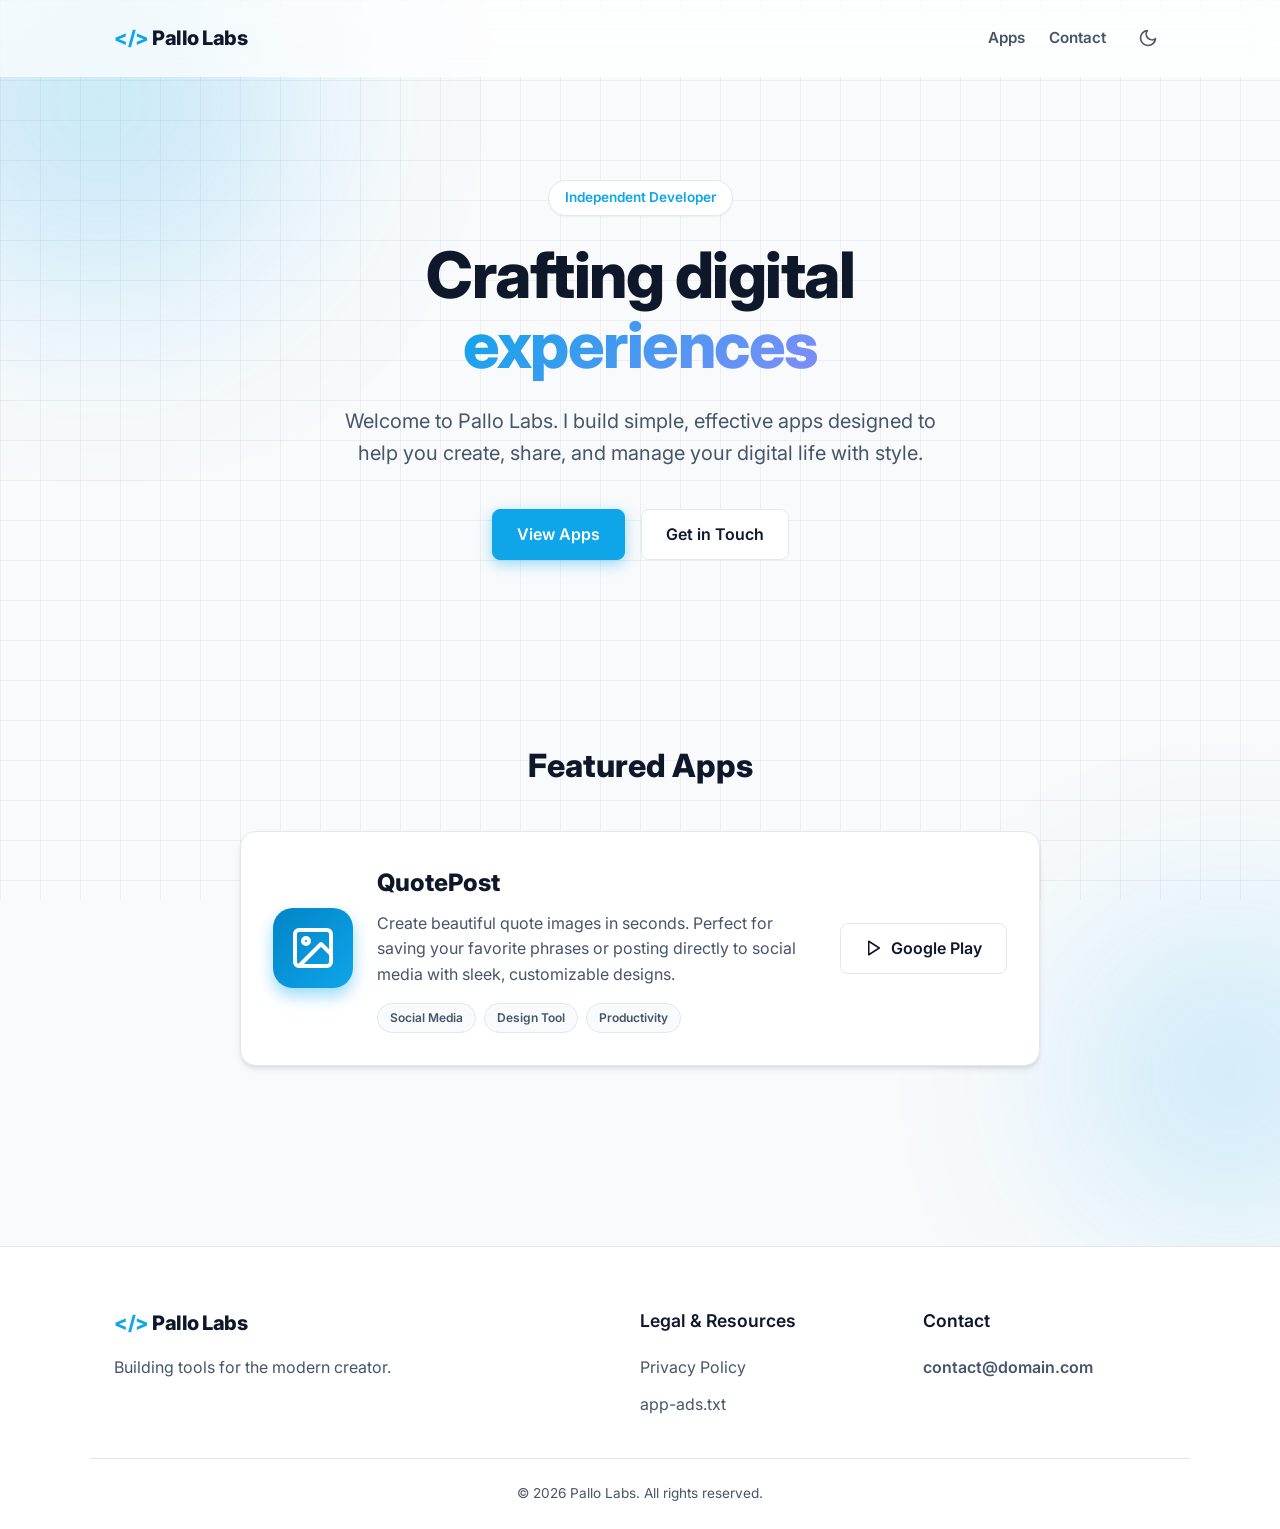
==== index.html @ 4e28e7fc "Initial commit: Landing page" ====
<!DOCTYPE html>
<html lang="en">
<head>
    <meta charset="UTF-8">
    <meta name="viewport" content="width=device-width, initial-scale=1.0">
    <title>Pallo Labs - Developer Account</title>
    <meta name="description" content="Pallo Labs - Independent App Developer. Creator of QuotePost.">
    <!-- Google Fonts -->
    <link rel="preconnect" href="https://fonts.googleapis.com">
    <link rel="preconnect" href="https://fonts.gstatic.com" crossorigin>
    <link href="https://fonts.googleapis.com/css2?family=Inter:wght@300;400;600;800&display=swap" rel="stylesheet">
    <link rel="stylesheet" href="styles.css">
</head>
<body>
    <div class="background-grid"></div>
    <div class="glow glow-1"></div>
    <div class="glow glow-2"></div>

    <header class="navbar">
        <div class="container nav-content">
            <div class="logo">
                <span class="logo-accent">&lt;/&gt;</span> Pallo Labs
            </div>
            <nav class="nav-links">
                <a href="#apps">Apps</a>
                <a href="#contact">Contact</a>
                <button id="theme-toggle" class="theme-toggle" aria-label="Toggle Theme">
                    <svg id="moon-icon" xmlns="http://www.w3.org/2000/svg" width="20" height="20" viewBox="0 0 24 24" fill="none" stroke="currentColor" stroke-width="2" stroke-linecap="round" stroke-linejoin="round" class="feather feather-moon"><path d="M21 12.79A9 9 0 1 1 11.21 3 7 7 0 0 0 21 12.79z"></path></svg>
                    <svg id="sun-icon" xmlns="http://www.w3.org/2000/svg" width="20" height="20" viewBox="0 0 24 24" fill="none" stroke="currentColor" stroke-width="2" stroke-linecap="round" stroke-linejoin="round" class="feather feather-sun" style="display: none;"><circle cx="12" cy="12" r="5"></circle><line x1="12" y1="1" x2="12" y2="3"></line><line x1="12" y1="21" x2="12" y2="23"></line><line x1="4.22" y1="4.22" x2="5.64" y2="5.64"></line><line x1="18.36" y1="18.36" x2="19.78" y2="19.78"></line><line x1="1" y1="12" x2="3" y2="12"></line><line x1="21" y1="12" x2="23" y2="12"></line><line x1="4.22" y1="19.78" x2="5.64" y2="18.36"></line><line x1="18.36" y1="5.64" x2="19.78" y2="4.22"></line></svg>
                </button>
            </nav>
        </div>
    </header>

    <main>
        <section class="hero container">
            <div class="hero-content">
                <div class="badge">Independent Developer</div>
                <h1>Crafting digital <br> <span class="highlight">experiences</span></h1>
                <p>Welcome to Pallo Labs. I build simple, effective apps designed to help you create, share, and manage your digital life with style.</p>
                <div class="cta-group">
                    <a href="#apps" class="btn btn-primary">View Apps</a>
                    <a href="#contact" class="btn btn-secondary">Get in Touch</a>
                </div>
            </div>
        </section>

        <section id="apps" class="apps-section container">
            <h2 class="section-title">Featured Apps</h2>
            
            <div class="app-card">
                <div class="app-icon quote-post-icon">
                    <svg xmlns="http://www.w3.org/2000/svg" width="48" height="48" viewBox="0 0 24 24" fill="none" stroke="currentColor" stroke-width="2" stroke-linecap="round" stroke-linejoin="round" class="feather feather-image"><rect x="3" y="3" width="18" height="18" rx="2" ry="2"></rect><circle cx="8.5" cy="8.5" r="1.5"></circle><polyline points="21 15 16 10 5 21"></polyline></svg>
                </div>
                <div class="app-info">
                    <h3>QuotePost</h3>
                    <p class="app-desc">Create beautiful quote images in seconds. Perfect for saving your favorite phrases or posting directly to social media with sleek, customizable designs.</p>
                    <div class="app-features">
                        <span class="feature-tag">Social Media</span>
                        <span class="feature-tag">Design Tool</span>
                        <span class="feature-tag">Productivity</span>
                    </div>
                </div>
                <div class="app-action">
                    <a href="#" class="btn btn-outline" target="_blank" rel="noopener noreferrer">
                        <svg xmlns="http://www.w3.org/2000/svg" width="18" height="18" viewBox="0 0 24 24" fill="none" stroke="currentColor" stroke-width="2" stroke-linecap="round" stroke-linejoin="round" class="feather feather-play"><polygon points="5 3 19 12 5 21 5 3"></polygon></svg>
                        Google Play
                    </a>
                </div>
            </div>
        </section>
    </main>

    <footer id="contact" class="footer">
        <div class="container footer-content">
            <div class="footer-brand">
                <div class="logo">
                    <span class="logo-accent">&lt;/&gt;</span> Pallo Labs
                </div>
                <p>Building tools for the modern creator.</p>
            </div>
            <div class="footer-links">
                <h4>Legal & Resources</h4>
                <ul>
                    <li><a href="privacy.html">Privacy Policy</a></li>
                    <li><a href="app-ads.txt" target="_blank">app-ads.txt</a></li>
                </ul>
            </div>
            <div class="footer-contact">
                <h4>Contact</h4>
                <a href="mailto:contact@domain.com" class="contact-email">contact@domain.com</a>
            </div>
        </div>
        <div class="container footer-bottom">
            <p>&copy; <span id="year"></span> Pallo Labs. All rights reserved.</p>
        </div>
    </footer>

    <script src="script.js"></script>
</body>
</html>
---- styles.css ----
:root {
    /* Light Mode - Base colors */
    --bg-color: #f8fafc;
    --surface-color: #ffffff;
    --surface-hover: #f1f5f9;
    --text-primary: #0f172a;
    --text-secondary: #475569;
    --border-color: #e2e8f0;
    
    /* Electric Blue Accent */
    --accent: #0ea5e9;
    --accent-hover: #0284c7;
    --accent-glow: rgba(14, 165, 233, 0.4);
    
    /* Utility */
    --glass-bg: rgba(255, 255, 255, 0.7);
    --glass-border: rgba(255, 255, 255, 0.5);
    --shadow-sm: 0 1px 2px 0 rgba(0, 0, 0, 0.05);
    --shadow-md: 0 4px 6px -1px rgba(0, 0, 0, 0.1), 0 2px 4px -1px rgba(0, 0, 0, 0.06);
    --shadow-lg: 0 10px 15px -3px rgba(0, 0, 0, 0.1), 0 4px 6px -2px rgba(0, 0, 0, 0.05);
    
    --grid-color: rgba(15, 23, 42, 0.05);
}

[data-theme="dark"] {
    /* Dark Mode - Base colors */
    --bg-color: #0f172a;
    --surface-color: #1e293b;
    --surface-hover: #334155;
    --text-primary: #f8fafc;
    --text-secondary: #94a3b8;
    --border-color: #334155;
    
    /* Electric Blue Accent */
    --accent: #38bdf8;
    --accent-hover: #7dd3fc;
    --accent-glow: rgba(56, 189, 248, 0.2);
    
    /* Utility */
    --glass-bg: rgba(30, 41, 59, 0.7);
    --glass-border: rgba(255, 255, 255, 0.1);
    --shadow-md: 0 4px 6px -1px rgba(0, 0, 0, 0.3), 0 2px 4px -1px rgba(0, 0, 0, 0.2);
    --shadow-lg: 0 10px 15px -3px rgba(0, 0, 0, 0.5), 0 4px 6px -2px rgba(0, 0, 0, 0.3);
    
    --grid-color: rgba(255, 255, 255, 0.03);
}

* {
    margin: 0;
    padding: 0;
    box-sizing: border-box;
}

body {
    font-family: 'Inter', sans-serif;
    background-color: var(--bg-color);
    color: var(--text-primary);
    line-height: 1.6;
    transition: background-color 0.3s ease, color 0.3s ease;
    overflow-x: hidden;
    position: relative;
}

.container {
    max-width: 1100px;
    margin: 0 auto;
    padding: 0 24px;
}

/* Background Effects */
.background-grid {
    position: fixed;
    top: 0;
    left: 0;
    width: 100vw;
    height: 100vh;
    background-image: 
        linear-gradient(to right, var(--grid-color) 1px, transparent 1px),
        linear-gradient(to bottom, var(--grid-color) 1px, transparent 1px);
    background-size: 40px 40px;
    z-index: -2;
    pointer-events: none;
}

.glow {
    position: absolute;
    border-radius: 50%;
    filter: blur(100px);
    z-index: -1;
    opacity: 0.5;
    pointer-events: none;
}

.glow-1 {
    top: -100px;
    left: -100px;
    width: 400px;
    height: 400px;
    background-color: var(--accent-glow);
}

.glow-2 {
    bottom: 20%;
    right: -100px;
    width: 300px;
    height: 300px;
    background-color: var(--accent-glow);
}

/* Navbar */
.navbar {
    position: fixed;
    top: 0;
    left: 0;
    width: 100%;
    padding: 20px 0;
    background: var(--glass-bg);
    backdrop-filter: blur(12px);
    -webkit-backdrop-filter: blur(12px);
    border-bottom: 1px solid var(--glass-border);
    z-index: 100;
    transition: all 0.3s ease;
}

.nav-content {
    display: flex;
    justify-content: space-between;
    align-items: center;
}

.logo {
    font-size: 1.25rem;
    font-weight: 800;
    letter-spacing: -0.5px;
    color: var(--text-primary);
}

.logo-accent {
    color: var(--accent);
}

.nav-links {
    display: flex;
    align-items: center;
    gap: 24px;
}

.nav-links a {
    text-decoration: none;
    color: var(--text-secondary);
    font-weight: 600;
    font-size: 0.95rem;
    transition: color 0.2s;
}

.nav-links a:hover {
    color: var(--accent);
}

.theme-toggle {
    background: transparent;
    border: none;
    color: var(--text-secondary);
    cursor: pointer;
    display: flex;
    align-items: center;
    justify-content: center;
    padding: 8px;
    border-radius: 50%;
    transition: all 0.2s;
}

.theme-toggle:hover {
    color: var(--accent);
    background-color: var(--surface-hover);
}

/* Hero Section */
.hero {
    padding: 180px 24px 100px;
    display: flex;
    flex-direction: column;
    align-items: center;
    text-align: center;
}

.badge {
    background: var(--surface-color);
    border: 1px solid var(--border-color);
    padding: 6px 16px;
    border-radius: 100px;
    font-size: 0.85rem;
    font-weight: 600;
    color: var(--accent);
    margin-bottom: 24px;
    box-shadow: var(--shadow-sm);
    display: inline-block;
}

.hero h1 {
    font-size: clamp(3rem, 5vw, 4.5rem);
    font-weight: 800;
    line-height: 1.1;
    letter-spacing: -1.5px;
    margin-bottom: 24px;
}

.highlight {
    background: linear-gradient(135deg, var(--accent), #818cf8);
    -webkit-background-clip: text;
    -webkit-text-fill-color: transparent;
    background-clip: text;
}

.hero p {
    font-size: 1.25rem;
    color: var(--text-secondary);
    max-width: 600px;
    margin-bottom: 40px;
}

.cta-group {
    display: flex;
    gap: 16px;
    justify-content: center;
}

.btn {
    display: inline-flex;
    align-items: center;
    justify-content: center;
    gap: 8px;
    padding: 12px 24px;
    border-radius: 8px;
    font-weight: 600;
    font-size: 1rem;
    text-decoration: none;
    transition: all 0.2s ease;
    cursor: pointer;
}

.btn-primary {
    background-color: var(--accent);
    color: white;
    border: 1px solid var(--accent);
    box-shadow: 0 4px 14px 0 var(--accent-glow);
}

.btn-primary:hover {
    background-color: var(--accent-hover);
    transform: translateY(-2px);
}

.btn-secondary {
    background-color: var(--surface-color);
    color: var(--text-primary);
    border: 1px solid var(--border-color);
}

.btn-secondary:hover {
    background-color: var(--surface-hover);
    transform: translateY(-2px);
}

/* Apps Section */
.apps-section {
    padding: 80px 24px;
}

.section-title {
    font-size: 2rem;
    font-weight: 800;
    margin-bottom: 40px;
    text-align: center;
}

.app-card {
    background: var(--surface-color);
    border: 1px solid var(--border-color);
    border-radius: 16px;
    padding: 32px;
    display: flex;
    flex-direction: column;
    gap: 24px;
    box-shadow: var(--shadow-md);
    transition: transform 0.3s ease, box-shadow 0.3s ease;
    max-width: 800px;
    margin: 0 auto;
}

@media (min-width: 768px) {
    .app-card {
        flex-direction: row;
        align-items: center;
    }
}

.app-card:hover {
    transform: translateY(-4px);
    box-shadow: var(--shadow-lg);
    border-color: var(--accent);
}

.app-icon {
    width: 80px;
    height: 80px;
    border-radius: 20px;
    display: flex;
    align-items: center;
    justify-content: center;
    flex-shrink: 0;
    background: linear-gradient(135deg, var(--accent-hover), var(--accent));
    color: white;
    box-shadow: 0 8px 16px var(--accent-glow);
}

.app-info {
    flex: 1;
}

.app-info h3 {
    font-size: 1.5rem;
    font-weight: 800;
    margin-bottom: 8px;
}

.app-desc {
    color: var(--text-secondary);
    margin-bottom: 16px;
}

.app-features {
    display: flex;
    flex-wrap: wrap;
    gap: 8px;
}

.feature-tag {
    background: var(--bg-color);
    border: 1px solid var(--border-color);
    color: var(--text-secondary);
    padding: 4px 12px;
    border-radius: 100px;
    font-size: 0.75rem;
    font-weight: 600;
}

.btn-outline {
    background: transparent;
    color: var(--text-primary);
    border: 1px solid var(--border-color);
}

.btn-outline:hover {
    background: var(--surface-hover);
    border-color: var(--text-primary);
}

/* Footer */
.footer {
    border-top: 1px solid var(--border-color);
    background-color: var(--surface-color);
    padding: 60px 0 24px;
    margin-top: 100px;
}

.footer-content {
    display: grid;
    grid-template-columns: 1fr;
    gap: 40px;
    margin-bottom: 40px;
}

@media (min-width: 768px) {
    .footer-content {
        grid-template-columns: 2fr 1fr 1fr;
    }
}

.footer-brand p {
    color: var(--text-secondary);
    margin-top: 16px;
    max-width: 300px;
}

.footer h4 {
    font-size: 1.1rem;
    font-weight: 600;
    margin-bottom: 20px;
    color: var(--text-primary);
}

.footer-links ul {
    list-style: none;
    display: flex;
    flex-direction: column;
    gap: 12px;
}

.footer-links a {
    color: var(--text-secondary);
    text-decoration: none;
    transition: color 0.2s;
}

.footer-links a:hover, .contact-email:hover {
    color: var(--accent);
}

.contact-email {
    color: var(--text-secondary);
    text-decoration: none;
    font-weight: 600;
}

.footer-bottom {
    border-top: 1px solid var(--border-color);
    padding-top: 24px;
    text-align: center;
    color: var(--text-secondary);
    font-size: 0.85rem;
}

/* Privacy Page Specifics */
.content-page {
    padding: 140px 24px 80px;
    max-width: 800px;
    margin: 0 auto;
}

.content-page h1 {
    font-size: 2.5rem;
    margin-bottom: 12px;
}

.last-updated {
    color: var(--text-secondary);
    margin-bottom: 40px;
    font-size: 0.9rem;
}

.prose h2 {
    margin-top: 32px;
    margin-bottom: 16px;
    font-size: 1.5rem;
}

.prose p, .prose ul {
    color: var(--text-secondary);
    margin-bottom: 16px;
}

.prose ul {
    padding-left: 24px;
}

.prose li {
    margin-bottom: 8px;
}
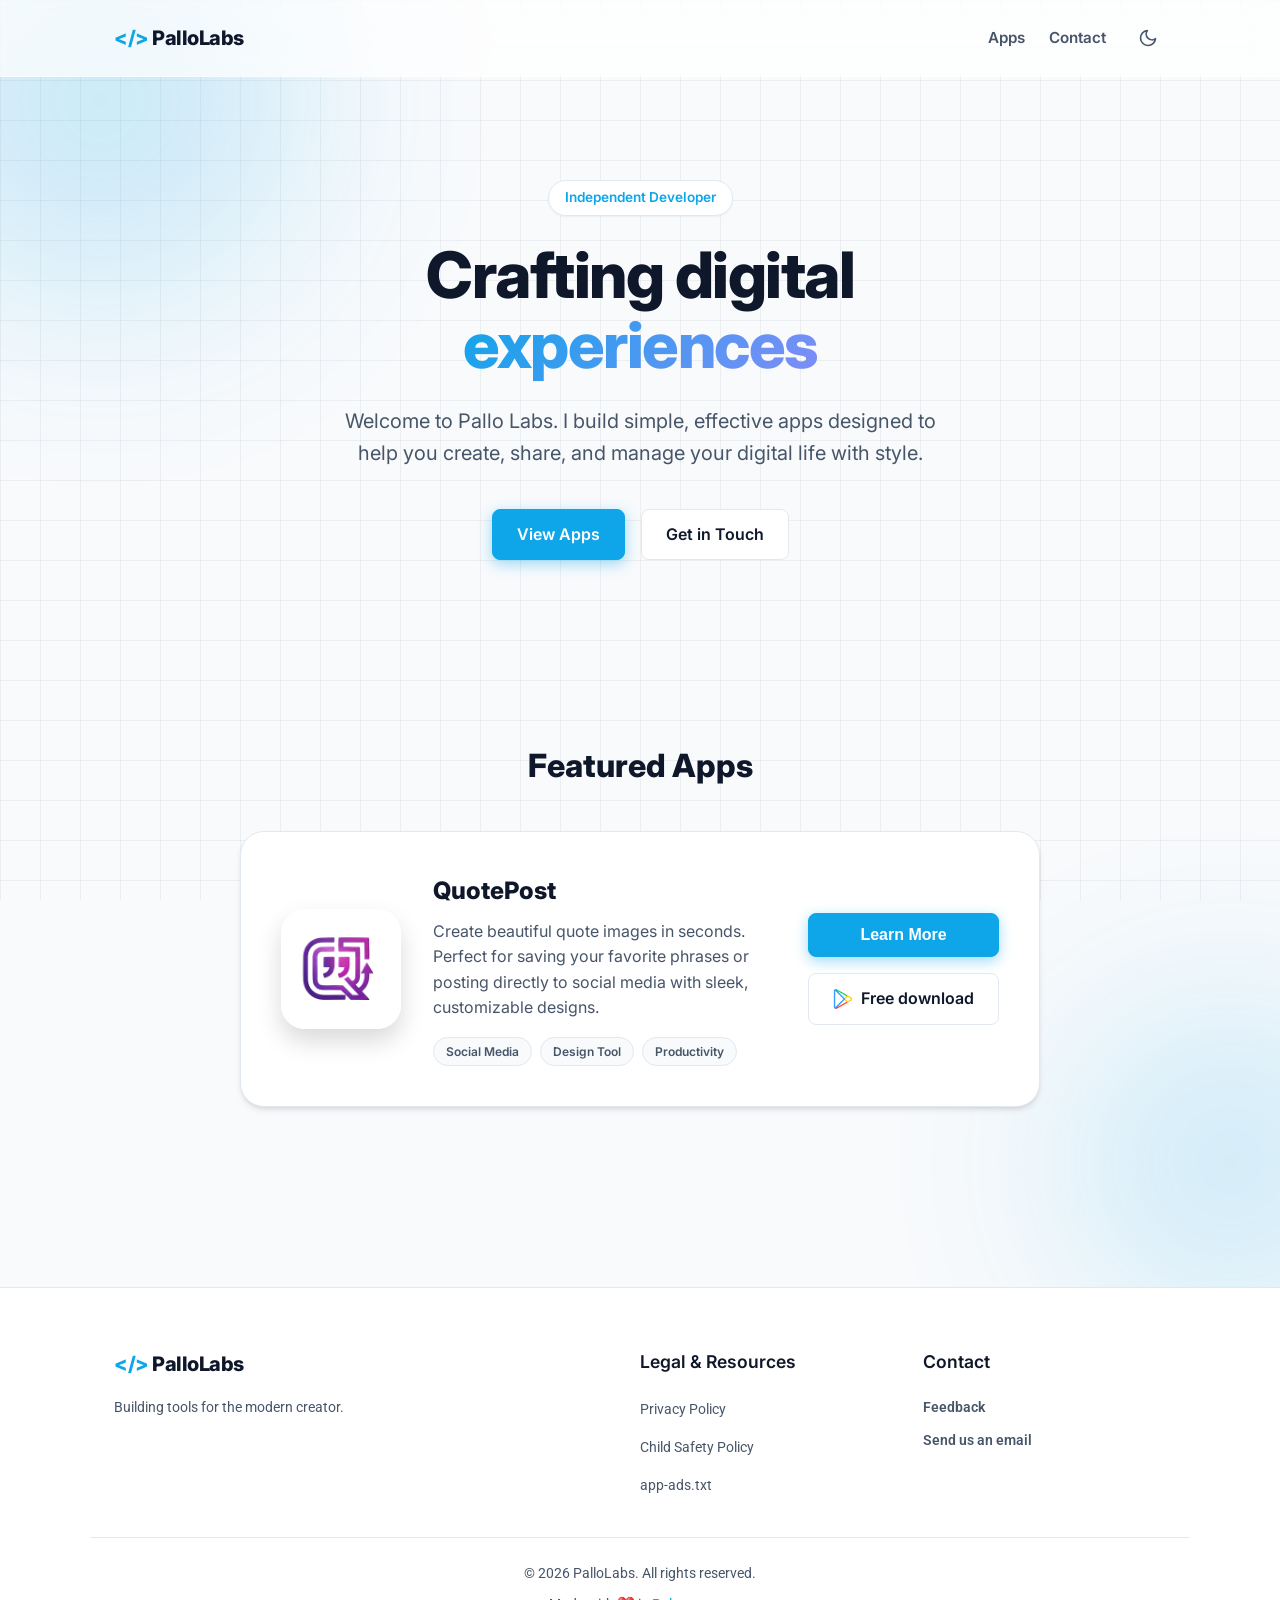
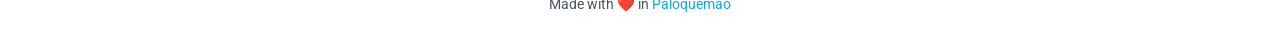
==== commit 4a345a6d: "Update UI: refine featured apps layout, add modal lightbox, update footer styles" ====
--- a/index.html
+++ b/index.html
@@ -1,16 +1,19 @@
 <!DOCTYPE html>
 <html lang="en">
+
 <head>
     <meta charset="UTF-8">
     <meta name="viewport" content="width=device-width, initial-scale=1.0">
-    <title>Pallo Labs - Developer Account</title>
+    <title>PalloLabs - Developer Account</title>
     <meta name="description" content="Pallo Labs - Independent App Developer. Creator of QuotePost.">
     <!-- Google Fonts -->
     <link rel="preconnect" href="https://fonts.googleapis.com">
     <link rel="preconnect" href="https://fonts.gstatic.com" crossorigin>
     <link href="https://fonts.googleapis.com/css2?family=Inter:wght@300;400;600;800&display=swap" rel="stylesheet">
-    <link rel="stylesheet" href="styles.css">
+    <link href="https://fonts.googleapis.com/css2?family=Roboto:wght@300;400;500;700&display=swap" rel="stylesheet">
+    <link rel="stylesheet" href="css/styles.css">
 </head>
+
 <body>
     <div class="background-grid"></div>
     <div class="glow glow-1"></div>
@@ -19,14 +22,30 @@
     <header class="navbar">
         <div class="container nav-content">
             <div class="logo">
-                <span class="logo-accent">&lt;/&gt;</span> Pallo Labs
+                <span class="logo-accent">&lt;/&gt;</span> PalloLabs
             </div>
             <nav class="nav-links">
                 <a href="#apps">Apps</a>
-                <a href="#contact">Contact</a>
+                <a href="contact.html">Contact</a>
                 <button id="theme-toggle" class="theme-toggle" aria-label="Toggle Theme">
-                    <svg id="moon-icon" xmlns="http://www.w3.org/2000/svg" width="20" height="20" viewBox="0 0 24 24" fill="none" stroke="currentColor" stroke-width="2" stroke-linecap="round" stroke-linejoin="round" class="feather feather-moon"><path d="M21 12.79A9 9 0 1 1 11.21 3 7 7 0 0 0 21 12.79z"></path></svg>
-                    <svg id="sun-icon" xmlns="http://www.w3.org/2000/svg" width="20" height="20" viewBox="0 0 24 24" fill="none" stroke="currentColor" stroke-width="2" stroke-linecap="round" stroke-linejoin="round" class="feather feather-sun" style="display: none;"><circle cx="12" cy="12" r="5"></circle><line x1="12" y1="1" x2="12" y2="3"></line><line x1="12" y1="21" x2="12" y2="23"></line><line x1="4.22" y1="4.22" x2="5.64" y2="5.64"></line><line x1="18.36" y1="18.36" x2="19.78" y2="19.78"></line><line x1="1" y1="12" x2="3" y2="12"></line><line x1="21" y1="12" x2="23" y2="12"></line><line x1="4.22" y1="19.78" x2="5.64" y2="18.36"></line><line x1="18.36" y1="5.64" x2="19.78" y2="4.22"></line></svg>
+                    <svg id="moon-icon" xmlns="http://www.w3.org/2000/svg" width="20" height="20" viewBox="0 0 24 24"
+                        fill="none" stroke="currentColor" stroke-width="2" stroke-linecap="round"
+                        stroke-linejoin="round" class="feather feather-moon">
+                        <path d="M21 12.79A9 9 0 1 1 11.21 3 7 7 0 0 0 21 12.79z"></path>
+                    </svg>
+                    <svg id="sun-icon" xmlns="http://www.w3.org/2000/svg" width="20" height="20" viewBox="0 0 24 24"
+                        fill="none" stroke="currentColor" stroke-width="2" stroke-linecap="round"
+                        stroke-linejoin="round" class="feather feather-sun" style="display: none;">
+                        <circle cx="12" cy="12" r="5"></circle>
+                        <line x1="12" y1="1" x2="12" y2="3"></line>
+                        <line x1="12" y1="21" x2="12" y2="23"></line>
+                        <line x1="4.22" y1="4.22" x2="5.64" y2="5.64"></line>
+                        <line x1="18.36" y1="18.36" x2="19.78" y2="19.78"></line>
+                        <line x1="1" y1="12" x2="3" y2="12"></line>
+                        <line x1="21" y1="12" x2="23" y2="12"></line>
+                        <line x1="4.22" y1="19.78" x2="5.64" y2="18.36"></line>
+                        <line x1="18.36" y1="5.64" x2="19.78" y2="4.22"></line>
+                    </svg>
                 </button>
             </nav>
         </div>
@@ -37,24 +56,26 @@
             <div class="hero-content">
                 <div class="badge">Independent Developer</div>
                 <h1>Crafting digital <br> <span class="highlight">experiences</span></h1>
-                <p>Welcome to Pallo Labs. I build simple, effective apps designed to help you create, share, and manage your digital life with style.</p>
+                <p>Welcome to Pallo Labs. I build simple, effective apps designed to help you create, share, and manage
+                    your digital life with style.</p>
                 <div class="cta-group">
                     <a href="#apps" class="btn btn-primary">View Apps</a>
-                    <a href="#contact" class="btn btn-secondary">Get in Touch</a>
+                    <a href="contact.html" class="btn btn-secondary">Get in Touch</a>
                 </div>
             </div>
         </section>
 
         <section id="apps" class="apps-section container">
             <h2 class="section-title">Featured Apps</h2>
-            
+
             <div class="app-card">
                 <div class="app-icon quote-post-icon">
-                    <svg xmlns="http://www.w3.org/2000/svg" width="48" height="48" viewBox="0 0 24 24" fill="none" stroke="currentColor" stroke-width="2" stroke-linecap="round" stroke-linejoin="round" class="feather feather-image"><rect x="3" y="3" width="18" height="18" rx="2" ry="2"></rect><circle cx="8.5" cy="8.5" r="1.5"></circle><polyline points="21 15 16 10 5 21"></polyline></svg>
+                    <img src="images/apps/quotepost/icons/QuotePost_icon.png" alt="QuotePost Icon" class="app-img">
                 </div>
                 <div class="app-info">
                     <h3>QuotePost</h3>
-                    <p class="app-desc">Create beautiful quote images in seconds. Perfect for saving your favorite phrases or posting directly to social media with sleek, customizable designs.</p>
+                    <p class="app-desc">Create beautiful quote images in seconds. Perfect for saving your favorite
+                        phrases or posting directly to social media with sleek, customizable designs.</p>
                     <div class="app-features">
                         <span class="feature-tag">Social Media</span>
                         <span class="feature-tag">Design Tool</span>
@@ -62,9 +83,10 @@
                     </div>
                 </div>
                 <div class="app-action">
+                    <button class="btn btn-primary" onclick="openModal('quotePostModal')">Learn More</button>
                     <a href="#" class="btn btn-outline" target="_blank" rel="noopener noreferrer">
-                        <svg xmlns="http://www.w3.org/2000/svg" width="18" height="18" viewBox="0 0 24 24" fill="none" stroke="currentColor" stroke-width="2" stroke-linecap="round" stroke-linejoin="round" class="feather feather-play"><polygon points="5 3 19 12 5 21 5 3"></polygon></svg>
-                        Google Play
+                        <img src="images/misc/playstore.png" alt="Google Play Store" class="playstore-icon">
+                        Free download
                     </a>
                 </div>
             </div>
@@ -75,7 +97,7 @@
         <div class="container footer-content">
             <div class="footer-brand">
                 <div class="logo">
-                    <span class="logo-accent">&lt;/&gt;</span> Pallo Labs
+                    <span class="logo-accent">&lt;/&gt;</span> PalloLabs
                 </div>
                 <p>Building tools for the modern creator.</p>
             </div>
@@ -83,19 +105,117 @@
                 <h4>Legal & Resources</h4>
                 <ul>
                     <li><a href="privacy.html">Privacy Policy</a></li>
+                    <li><a href="child-safety.html">Child Safety Policy</a></li>
                     <li><a href="app-ads.txt" target="_blank">app-ads.txt</a></li>
                 </ul>
             </div>
             <div class="footer-contact">
                 <h4>Contact</h4>
-                <a href="mailto:contact@domain.com" class="contact-email">contact@domain.com</a>
+                <a href="contact.html" class="contact-email" style="display: block; margin-bottom: 8px;">Feedback</a>
+                <a href="mailto:rinconfutbolero82@gmail.com" class="contact-email">Send us an email</a>
             </div>
         </div>
         <div class="container footer-bottom">
-            <p>&copy; <span id="year"></span> Pallo Labs. All rights reserved.</p>
+            <p>&copy; <span id="year"></span> PalloLabs. All rights reserved.</p>
+            <p class="made-with-love" style="margin-top: 8px;">Made with ❤️ in <a
+                    href="https://maps.app.goo.gl/Wu1jVpShxxFttBsQ9" target="_blank" rel="noopener noreferrer"
+                    style="color: var(--accent); text-decoration: none;">Paloquemao</a></p>
         </div>
     </footer>
 
-    <script src="script.js"></script>
+    <div id="quotePostModal" class="modal">
+        <div class="modal-content">
+            <span class="close-btn" onclick="closeModal('quotePostModal')">&times;</span>
+            <div class="modal-header">
+
+                <h2>QuotePost</h2>
+                <img src="images/apps/quotepost/icons/QuotePost_icon.png" alt="Quote Post Icon" class="modal-app-icon">
+            </div>
+            <img src="images/apps/quotepost/app icon_1024x500.png" alt="QuotePost Hero" class="modal-hero-img">
+            <p class="modal-desc">Create beautiful quote images in seconds. Express your favorite phrases with sleek
+                designs. Edit the text, colors, fonts, backgrounds, and more. The perfect tool for influencers,
+                bloggers, and anyone who wants to share inspiring quotes with their audience.</p>
+            <div class="modal-screenshots">
+                <img src="images/apps/quotepost/screenshots/1.jpg" alt="Screenshot 1" onclick="openGallery(0)">
+                <img src="images/apps/quotepost/screenshots/2.jpg" alt="Screenshot 2" onclick="openGallery(1)">
+                <img src="images/apps/quotepost/screenshots/3.jpg" alt="Screenshot 3" onclick="openGallery(2)">
+                <img src="images/apps/quotepost/screenshots/4.jpg" alt="Screenshot 4" onclick="openGallery(3)">
+                <img src="images/apps/quotepost/screenshots/5.jpg" alt="Screenshot 5" onclick="openGallery(4)">
+                <img src="images/apps/quotepost/screenshots/6.jpg" alt="Screenshot 6" onclick="openGallery(5)">
+                <img src="images/apps/quotepost/screenshots/7.png" alt="Screenshot 7" onclick="openGallery(6)">
+            </div>
+            <div class="modal-footer" style="display: flex; justify-content: flex-end; margin-top: 24px;">
+                <a href="#" class="btn btn-outline" target="_blank" rel="noopener noreferrer">
+                    <img src="images/misc/playstore.png" alt="Google Play Store" class="playstore-icon">
+                    Free download
+                </a>
+            </div>
+        </div>
+    </div>
+
+    <!-- Gallery Modal -->
+    <div id="galleryModal" class="modal">
+        <div class="gallery-content">
+            <span class="close-btn" onclick="closeModal('galleryModal')" style="color: white; right: 20px; top: 20px; z-index: 1001;">&times;</span>
+            <button class="nav-btn prev" onclick="changeImage(-1)">&#10094;</button>
+            <img id="galleryImage" src="" alt="Screenshot" class="gallery-img">
+            <button class="nav-btn next" onclick="changeImage(1)">&#10095;</button>
+            
+            <div class="gallery-footer">
+                <a href="#" class="btn btn-primary" target="_blank" rel="noopener noreferrer">
+                    <img src="images/misc/playstore.png" alt="Google Play Store" class="playstore-icon">
+                    Download
+                </a>
+            </div>
+        </div>
+    </div>
+
+    <script src="js/script.js"></script>
+    <script>
+        function openModal(modalId) {
+            document.getElementById(modalId).classList.add('show');
+        }
+        function closeModal(modalId) {
+            document.getElementById(modalId).classList.remove('show');
+        }
+        window.onclick = function (event) {
+            if (event.target.classList.contains('modal')) {
+                event.target.classList.remove('show');
+            }
+        }
+
+        const screenshots = [
+            "images/apps/quotepost/screenshots/1.jpg",
+            "images/apps/quotepost/screenshots/2.jpg",
+            "images/apps/quotepost/screenshots/3.jpg",
+            "images/apps/quotepost/screenshots/4.jpg",
+            "images/apps/quotepost/screenshots/5.jpg",
+            "images/apps/quotepost/screenshots/6.jpg",
+            "images/apps/quotepost/screenshots/7.png"
+        ];
+        let currentImageIndex = 0;
+
+        function openGallery(index) {
+            currentImageIndex = index;
+            updateGalleryImage();
+            openModal('galleryModal');
+        }
+
+        function updateGalleryImage() {
+            const img = document.getElementById('galleryImage');
+            img.src = screenshots[currentImageIndex];
+        }
+
+        function changeImage(direction) {
+            currentImageIndex += direction;
+            if (currentImageIndex >= screenshots.length) {
+                currentImageIndex = 0;
+            } else if (currentImageIndex < 0) {
+                currentImageIndex = screenshots.length - 1;
+            }
+            updateGalleryImage();
+        }
+    </script>
 </body>
-</html>
+
+</html>
--- a/css/styles.css
+++ b/css/styles.css
@@ -0,0 +1,703 @@
+:root {
+    /* Light Mode - Base colors */
+    --bg-color: #f8fafc;
+    --surface-color: #ffffff;
+    --surface-hover: #f1f5f9;
+    --text-primary: #0f172a;
+    --text-secondary: #475569;
+    --border-color: #e2e8f0;
+    
+    /* Electric Blue Accent */
+    --accent: #0ea5e9;
+    --accent-hover: #0284c7;
+    --accent-glow: rgba(14, 165, 233, 0.4);
+    
+    /* Utility */
+    --glass-bg: rgba(255, 255, 255, 0.7);
+    --glass-border: rgba(255, 255, 255, 0.5);
+    --shadow-sm: 0 1px 2px 0 rgba(0, 0, 0, 0.05);
+    --shadow-md: 0 4px 6px -1px rgba(0, 0, 0, 0.1), 0 2px 4px -1px rgba(0, 0, 0, 0.06);
+    --shadow-lg: 0 10px 15px -3px rgba(0, 0, 0, 0.1), 0 4px 6px -2px rgba(0, 0, 0, 0.05);
+    
+    --grid-color: rgba(15, 23, 42, 0.05);
+}
+
+[data-theme="dark"] {
+    /* Dark Mode - Base colors */
+    --bg-color: #0f172a;
+    --surface-color: #1e293b;
+    --surface-hover: #334155;
+    --text-primary: #f8fafc;
+    --text-secondary: #94a3b8;
+    --border-color: #334155;
+    
+    /* Electric Blue Accent */
+    --accent: #38bdf8;
+    --accent-hover: #7dd3fc;
+    --accent-glow: rgba(56, 189, 248, 0.2);
+    
+    /* Utility */
+    --glass-bg: rgba(30, 41, 59, 0.7);
+    --glass-border: rgba(255, 255, 255, 0.1);
+    --shadow-md: 0 4px 6px -1px rgba(0, 0, 0, 0.3), 0 2px 4px -1px rgba(0, 0, 0, 0.2);
+    --shadow-lg: 0 10px 15px -3px rgba(0, 0, 0, 0.5), 0 4px 6px -2px rgba(0, 0, 0, 0.3);
+    
+    --grid-color: rgba(255, 255, 255, 0.03);
+}
+
+* {
+    margin: 0;
+    padding: 0;
+    box-sizing: border-box;
+}
+
+body {
+    font-family: 'Inter', sans-serif;
+    background-color: var(--bg-color);
+    color: var(--text-primary);
+    line-height: 1.6;
+    transition: background-color 0.3s ease, color 0.3s ease;
+    overflow-x: hidden;
+    position: relative;
+}
+
+.container {
+    max-width: 1100px;
+    margin: 0 auto;
+    padding: 0 24px;
+}
+
+/* Background Effects */
+.background-grid {
+    position: fixed;
+    top: 0;
+    left: 0;
+    width: 100vw;
+    height: 100vh;
+    background-image: 
+        linear-gradient(to right, var(--grid-color) 1px, transparent 1px),
+        linear-gradient(to bottom, var(--grid-color) 1px, transparent 1px);
+    background-size: 40px 40px;
+    z-index: -2;
+    pointer-events: none;
+}
+
+.glow {
+    position: absolute;
+    border-radius: 50%;
+    filter: blur(100px);
+    z-index: -1;
+    opacity: 0.5;
+    pointer-events: none;
+}
+
+.glow-1 {
+    top: -100px;
+    left: -100px;
+    width: 400px;
+    height: 400px;
+    background-color: var(--accent-glow);
+}
+
+.glow-2 {
+    bottom: 20%;
+    right: -100px;
+    width: 300px;
+    height: 300px;
+    background-color: var(--accent-glow);
+}
+
+/* Navbar */
+.navbar {
+    position: fixed;
+    top: 0;
+    left: 0;
+    width: 100%;
+    padding: 20px 0;
+    background: var(--glass-bg);
+    backdrop-filter: blur(12px);
+    -webkit-backdrop-filter: blur(12px);
+    border-bottom: 1px solid var(--glass-border);
+    z-index: 100;
+    transition: all 0.3s ease;
+}
+
+.nav-content {
+    display: flex;
+    justify-content: space-between;
+    align-items: center;
+}
+
+.logo {
+    font-size: 1.25rem;
+    font-weight: 800;
+    letter-spacing: -0.5px;
+    color: var(--text-primary);
+}
+
+.logo-accent {
+    color: var(--accent);
+}
+
+.nav-links {
+    display: flex;
+    align-items: center;
+    gap: 24px;
+}
+
+.nav-links a {
+    text-decoration: none;
+    color: var(--text-secondary);
+    font-weight: 600;
+    font-size: 0.95rem;
+    transition: color 0.2s;
+}
+
+.nav-links a:hover {
+    color: var(--accent);
+}
+
+.theme-toggle {
+    background: transparent;
+    border: none;
+    color: var(--text-secondary);
+    cursor: pointer;
+    display: flex;
+    align-items: center;
+    justify-content: center;
+    padding: 8px;
+    border-radius: 50%;
+    transition: all 0.2s;
+}
+
+.theme-toggle:hover {
+    color: var(--accent);
+    background-color: var(--surface-hover);
+}
+
+/* Hero Section */
+.hero {
+    padding: 180px 24px 100px;
+    display: flex;
+    flex-direction: column;
+    align-items: center;
+    text-align: center;
+}
+
+.badge {
+    background: var(--surface-color);
+    border: 1px solid var(--border-color);
+    padding: 6px 16px;
+    border-radius: 100px;
+    font-size: 0.85rem;
+    font-weight: 600;
+    color: var(--accent);
+    margin-bottom: 24px;
+    box-shadow: var(--shadow-sm);
+    display: inline-block;
+}
+
+.hero h1 {
+    font-size: clamp(3rem, 5vw, 4.5rem);
+    font-weight: 800;
+    line-height: 1.1;
+    letter-spacing: -1.5px;
+    margin-bottom: 24px;
+}
+
+.highlight {
+    background: linear-gradient(135deg, var(--accent), #818cf8);
+    -webkit-background-clip: text;
+    -webkit-text-fill-color: transparent;
+    background-clip: text;
+}
+
+.hero p {
+    font-size: 1.25rem;
+    color: var(--text-secondary);
+    max-width: 600px;
+    margin-bottom: 40px;
+}
+
+.cta-group {
+    display: flex;
+    gap: 16px;
+    justify-content: center;
+}
+
+.btn {
+    display: inline-flex;
+    align-items: center;
+    justify-content: center;
+    gap: 8px;
+    padding: 12px 24px;
+    border-radius: 8px;
+    font-weight: 600;
+    font-size: 1rem;
+    text-decoration: none;
+    transition: all 0.2s ease;
+    cursor: pointer;
+}
+
+.btn-primary {
+    background-color: var(--accent);
+    color: white;
+    border: 1px solid var(--accent);
+    box-shadow: 0 4px 14px 0 var(--accent-glow);
+}
+
+.btn-primary:hover {
+    background-color: var(--accent-hover);
+    transform: translateY(-2px);
+}
+
+.btn-secondary {
+    background-color: var(--surface-color);
+    color: var(--text-primary);
+    border: 1px solid var(--border-color);
+}
+
+.btn-secondary:hover {
+    background-color: var(--surface-hover);
+    transform: translateY(-2px);
+}
+
+/* Apps Section */
+.apps-section {
+    padding: 80px 24px;
+}
+
+.section-title {
+    font-size: 2rem;
+    font-weight: 800;
+    margin-bottom: 40px;
+    text-align: center;
+}
+
+.app-card {
+    background: var(--surface-color);
+    border: 1px solid var(--border-color);
+    border-radius: 24px;
+    padding: 40px;
+    display: flex;
+    flex-direction: column;
+    gap: 32px;
+    box-shadow: var(--shadow-md);
+    transition: transform 0.3s ease, box-shadow 0.3s ease;
+    max-width: 800px;
+    margin: 0 auto;
+}
+
+@media (min-width: 768px) {
+    .app-card {
+        flex-direction: row;
+        align-items: center;
+    }
+}
+
+.app-card:hover {
+    transform: translateY(-4px);
+    box-shadow: var(--shadow-lg);
+    border-color: var(--accent);
+}
+
+.app-icon {
+    width: 120px;
+    height: 120px;
+    border-radius: 24px;
+    display: flex;
+    align-items: center;
+    justify-content: center;
+    flex-shrink: 0;
+    padding: 0;
+    background: transparent;
+    color: white;
+    box-shadow: 0 12px 24px rgba(0,0,0,0.15);
+}
+
+.app-info {
+    flex: 1;
+}
+
+.app-info h3 {
+    font-size: 1.5rem;
+    font-weight: 800;
+    margin-bottom: 8px;
+}
+
+.app-desc {
+    color: var(--text-secondary);
+    margin-bottom: 16px;
+}
+
+.app-features {
+    display: flex;
+    flex-wrap: wrap;
+    gap: 8px;
+}
+
+.feature-tag {
+    background: var(--bg-color);
+    border: 1px solid var(--border-color);
+    color: var(--text-secondary);
+    padding: 4px 12px;
+    border-radius: 100px;
+    font-size: 0.75rem;
+    font-weight: 600;
+}
+
+.btn-outline {
+    background: transparent;
+    color: var(--text-primary);
+    border: 1px solid var(--border-color);
+}
+
+.btn-outline:hover {
+    background: var(--surface-hover);
+    border-color: var(--text-primary);
+}
+
+/* Footer */
+.footer {
+    border-top: 1px solid var(--border-color);
+    background-color: var(--surface-color);
+    padding: 60px 0 24px;
+    margin-top: 100px;
+}
+
+.footer-content {
+    display: grid;
+    grid-template-columns: 1fr;
+    gap: 40px;
+    margin-bottom: 40px;
+}
+
+@media (min-width: 768px) {
+    .footer-content {
+        grid-template-columns: 2fr 1fr 1fr;
+    }
+}
+
+.footer-brand p {
+    color: var(--text-secondary);
+    margin-top: 16px;
+    max-width: 300px;
+}
+
+.footer h4 {
+    font-size: 1.1rem;
+    font-weight: 600;
+    margin-bottom: 20px;
+    color: var(--text-primary);
+}
+
+.footer-links ul {
+    list-style: none;
+    display: flex;
+    flex-direction: column;
+    gap: 12px;
+}
+
+.footer-links a {
+    color: var(--text-secondary);
+    text-decoration: none;
+    transition: color 0.2s;
+}
+
+.footer-links a:hover, .contact-email:hover {
+    color: var(--accent);
+}
+
+.contact-email {
+    color: var(--text-secondary);
+    text-decoration: none;
+    font-weight: 600;
+}
+
+.footer-bottom {
+    border-top: 1px solid var(--border-color);
+    padding-top: 24px;
+    text-align: center;
+    color: var(--text-secondary);
+    font-size: 0.85rem;
+}
+
+/* Privacy Page Specifics */
+.content-page {
+    padding: 140px 24px 80px;
+    max-width: 800px;
+    margin: 0 auto;
+}
+
+.content-page h1 {
+    font-size: 2.5rem;
+    margin-bottom: 12px;
+}
+
+.last-updated {
+    color: var(--text-secondary);
+    margin-bottom: 40px;
+    font-size: 0.9rem;
+}
+
+.prose h2 {
+    margin-top: 32px;
+    margin-bottom: 16px;
+    font-size: 1.5rem;
+}
+
+.prose p, .prose ul {
+    color: var(--text-secondary);
+    margin-bottom: 16px;
+}
+
+.prose ul {
+    padding-left: 24px;
+}
+
+.prose li {
+    margin-bottom: 8px;
+}
+
+/* User-friendly Link Styles */
+.prose a {
+    color: var(--accent);
+    text-decoration: none;
+    position: relative;
+    font-weight: 500;
+    transition: color 0.3s ease;
+}
+
+.prose a::after {
+    content: '';
+    position: absolute;
+    width: 100%;
+    height: 2px;
+    bottom: -2px;
+    left: 0;
+    background-color: var(--accent);
+    transform: scaleX(0);
+    transform-origin: bottom right;
+    transition: transform 0.3s ease-out;
+    border-radius: 2px;
+}
+
+.prose a:hover {
+    color: var(--accent-hover);
+}
+
+.prose a:hover::after {
+    transform: scaleX(1);
+    transform-origin: bottom left;
+    background-color: var(--accent-hover);
+}
+
+/* --- New Updates --- */
+
+.app-img {
+    width: 100%;
+    height: 100%;
+    object-fit: cover;
+    border-radius: 24px;
+}
+
+.playstore-icon {
+    width: 20px;
+    height: 20px;
+    object-fit: contain;
+}
+
+.app-action {
+    display: flex;
+    flex-direction: column;
+    gap: 16px;
+    min-width: 180px;
+}
+
+.app-action .btn {
+    width: 100%;
+}
+
+/* Footer Fonts Adjustment */
+.footer p, 
+.footer-links ul a,
+.contact-email,
+.footer-bottom {
+    font-family: 'Roboto', sans-serif;
+    font-size: 0.9rem;
+}
+
+.footer h4 {
+    /* Headings stay proportionate and use Inter */
+    font-family: 'Inter', sans-serif;
+}
+
+/* Modal */
+.modal {
+    display: none;
+    position: fixed;
+    z-index: 1000;
+    left: 0;
+    top: 0;
+    width: 100%;
+    height: 100%;
+    background-color: rgba(0,0,0,0.5);
+    backdrop-filter: blur(5px);
+    opacity: 0;
+    transition: opacity 0.3s ease;
+}
+
+.modal.show {
+    display: block;
+    opacity: 1;
+}
+
+.modal-content {
+    background-color: var(--surface-color);
+    margin: 5% auto;
+    padding: 30px;
+    border: 1px solid var(--border-color);
+    width: 90%;
+    max-width: 800px;
+    border-radius: 16px;
+    box-shadow: var(--shadow-lg);
+    position: relative;
+    transform: translateY(-50px);
+    transition: transform 0.3s ease;
+}
+
+.modal.show .modal-content {
+    transform: translateY(0);
+}
+
+.close-btn {
+    color: var(--text-secondary);
+    position: absolute;
+    top: 20px;
+    right: 24px;
+    font-size: 28px;
+    font-weight: bold;
+    cursor: pointer;
+}
+
+.close-btn:hover {
+    color: var(--text-primary);
+}
+
+.modal-header {
+    display: flex;
+    align-items: center;
+    gap: 16px;
+    margin-bottom: 16px;
+}
+
+.modal-app-icon {
+    width: 60px;
+    border-radius: 12px;
+}
+
+.modal-desc {
+    margin-bottom: 24px;
+    color: var(--text-secondary);
+    font-size: 1.1rem;
+}
+
+.modal-hero-img {
+    width: 100%;
+    height: 100%;
+    max-height: 400px;
+    border-radius: 16px;
+    margin-bottom: 24px;
+    box-shadow: var(--shadow-md);
+    object-fit: cover;
+}
+
+.modal-icons {
+    display: flex;
+    gap: 16px;
+    margin-bottom: 24px;
+}
+
+.modal-icons img {
+    width: 64px;
+    height: 64px;
+    border-radius: 14px;
+    box-shadow: var(--shadow-sm);
+    object-fit: cover;
+}
+
+.modal-screenshots {
+    display: flex;
+    gap: 16px;
+    overflow-x: auto;
+    padding-bottom: 16px;
+}
+
+.modal-screenshots img {
+    height: 350px;
+    border-radius: 12px;
+    box-shadow: var(--shadow-md);
+    object-fit: cover;
+    cursor: pointer;
+    transition: transform 0.2s ease;
+}
+
+.modal-screenshots img:hover {
+    transform: scale(1.05);
+}
+
+/* Gallery Modal specific styles */
+.gallery-content {
+    position: relative;
+    margin: auto;
+    display: flex;
+    flex-direction: column;
+    align-items: center;
+    justify-content: center;
+    width: 95%;
+    max-width: 900px;
+    height: 100vh;
+}
+
+.gallery-img {
+    max-width: 100%;
+    max-height: 75vh;
+    border-radius: 12px;
+    box-shadow: 0 10px 30px rgba(0,0,0,0.5);
+    object-fit: contain;
+}
+
+.nav-btn {
+    cursor: pointer;
+    position: absolute;
+    top: 50%;
+    width: auto;
+    padding: 16px;
+    margin-top: -50px;
+    color: white;
+    font-weight: bold;
+    font-size: 24px;
+    background: rgba(0,0,0,0.4);
+    border: none;
+    border-radius: 8px;
+    transition: 0.3s ease;
+    z-index: 1001;
+}
+
+.nav-btn:hover {
+    background: rgba(0,0,0,0.8);
+}
+
+.nav-btn.prev {
+    left: 10px;
+}
+
+.nav-btn.next {
+    right: 10px;
+}
+
+.gallery-footer {
+    margin-top: 24px;
+    z-index: 1001;
+}
+
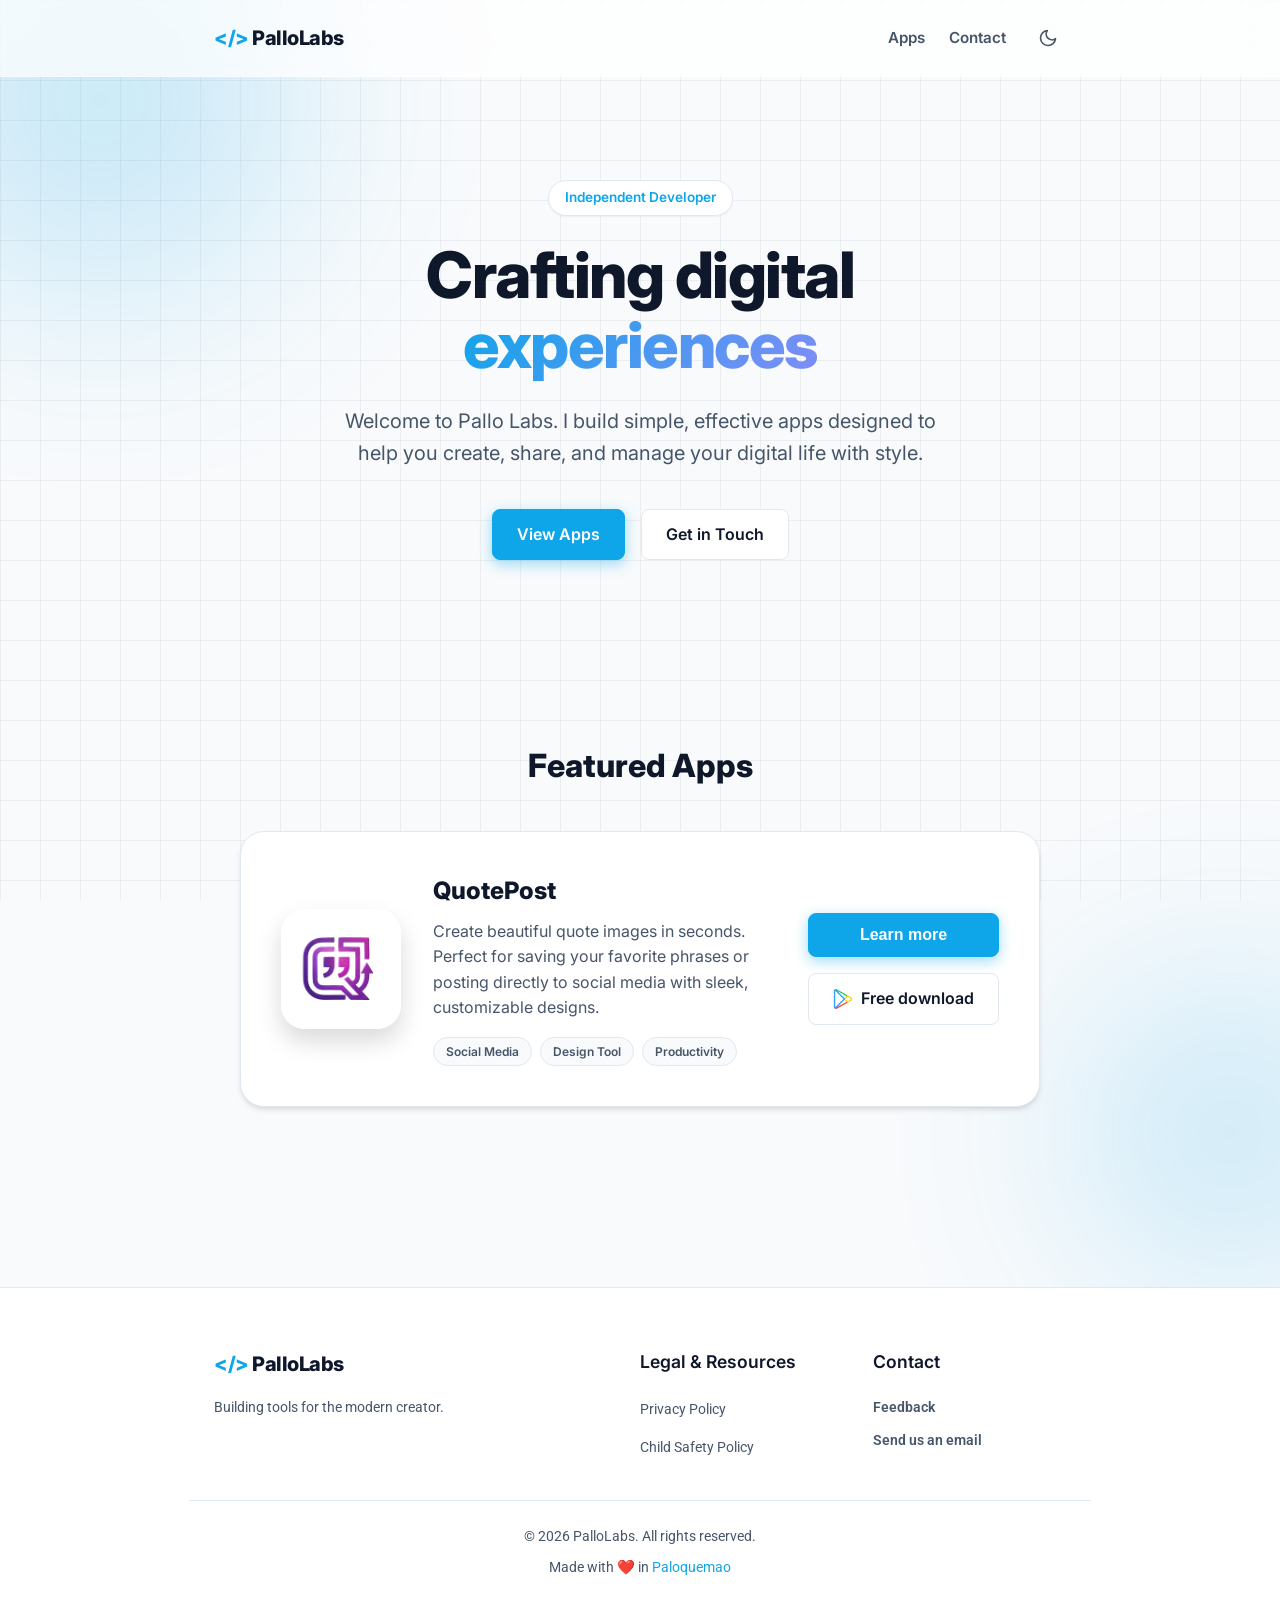
==== commit 4bc24b0a: "Update layout, navbar max-width, mobile modal scroll, and rearrange app-ads.txt" ====
--- a/index.html
+++ b/index.html
@@ -22,7 +22,7 @@
     <header class="navbar">
         <div class="container nav-content">
             <div class="logo">
-                <span class="logo-accent">&lt;/&gt;</span> PalloLabs
+                <a style="text-decoration: none; color: inherit;" href="index.html"><span class="logo-accent">&lt;/&gt;</span> PalloLabs</a>
             </div>
             <nav class="nav-links">
                 <a href="#apps">Apps</a>
@@ -83,7 +83,7 @@
                     </div>
                 </div>
                 <div class="app-action">
-                    <button class="btn btn-primary" onclick="openModal('quotePostModal')">Learn More</button>
+                    <button class="btn btn-primary" onclick="openModal('quotePostModal')">Learn more</button>
                     <a href="#" class="btn btn-outline" target="_blank" rel="noopener noreferrer">
                         <img src="images/misc/playstore.png" alt="Google Play Store" class="playstore-icon">
                         Free download
@@ -106,7 +106,6 @@
                 <ul>
                     <li><a href="privacy.html">Privacy Policy</a></li>
                     <li><a href="child-safety.html">Child Safety Policy</a></li>
-                    <li><a href="app-ads.txt" target="_blank">app-ads.txt</a></li>
                 </ul>
             </div>
             <div class="footer-contact">
@@ -132,9 +131,10 @@
                 <img src="images/apps/quotepost/icons/QuotePost_icon.png" alt="Quote Post Icon" class="modal-app-icon">
             </div>
             <img src="images/apps/quotepost/app icon_1024x500.png" alt="QuotePost Hero" class="modal-hero-img">
-            <p class="modal-desc">Create beautiful quote images in seconds. Express your favorite phrases with sleek
+            <p class="modal-desc" style="margin-bottom: 12px;">Create beautiful quote images in seconds. Express your favorite phrases with sleek
                 designs. Edit the text, colors, fonts, backgrounds, and more. The perfect tool for influencers,
                 bloggers, and anyone who wants to share inspiring quotes with their audience.</p>
+            
             <div class="modal-screenshots">
                 <img src="images/apps/quotepost/screenshots/1.jpg" alt="Screenshot 1" onclick="openGallery(0)">
                 <img src="images/apps/quotepost/screenshots/2.jpg" alt="Screenshot 2" onclick="openGallery(1)">
@@ -174,13 +174,20 @@
     <script>
         function openModal(modalId) {
             document.getElementById(modalId).classList.add('show');
+            document.body.style.overflow = 'hidden';
         }
         function closeModal(modalId) {
             document.getElementById(modalId).classList.remove('show');
+            if (!document.querySelector('.modal.show')) {
+                document.body.style.overflow = '';
+            }
         }
         window.onclick = function (event) {
             if (event.target.classList.contains('modal')) {
                 event.target.classList.remove('show');
+                if (!document.querySelector('.modal.show')) {
+                    document.body.style.overflow = '';
+                }
             }
         }
 
--- a/css/styles.css
+++ b/css/styles.css
@@ -62,7 +62,7 @@
 }
 
 .container {
-    max-width: 1100px;
+    max-width: 900px;
     margin: 0 auto;
     padding: 0 24px;
 }
